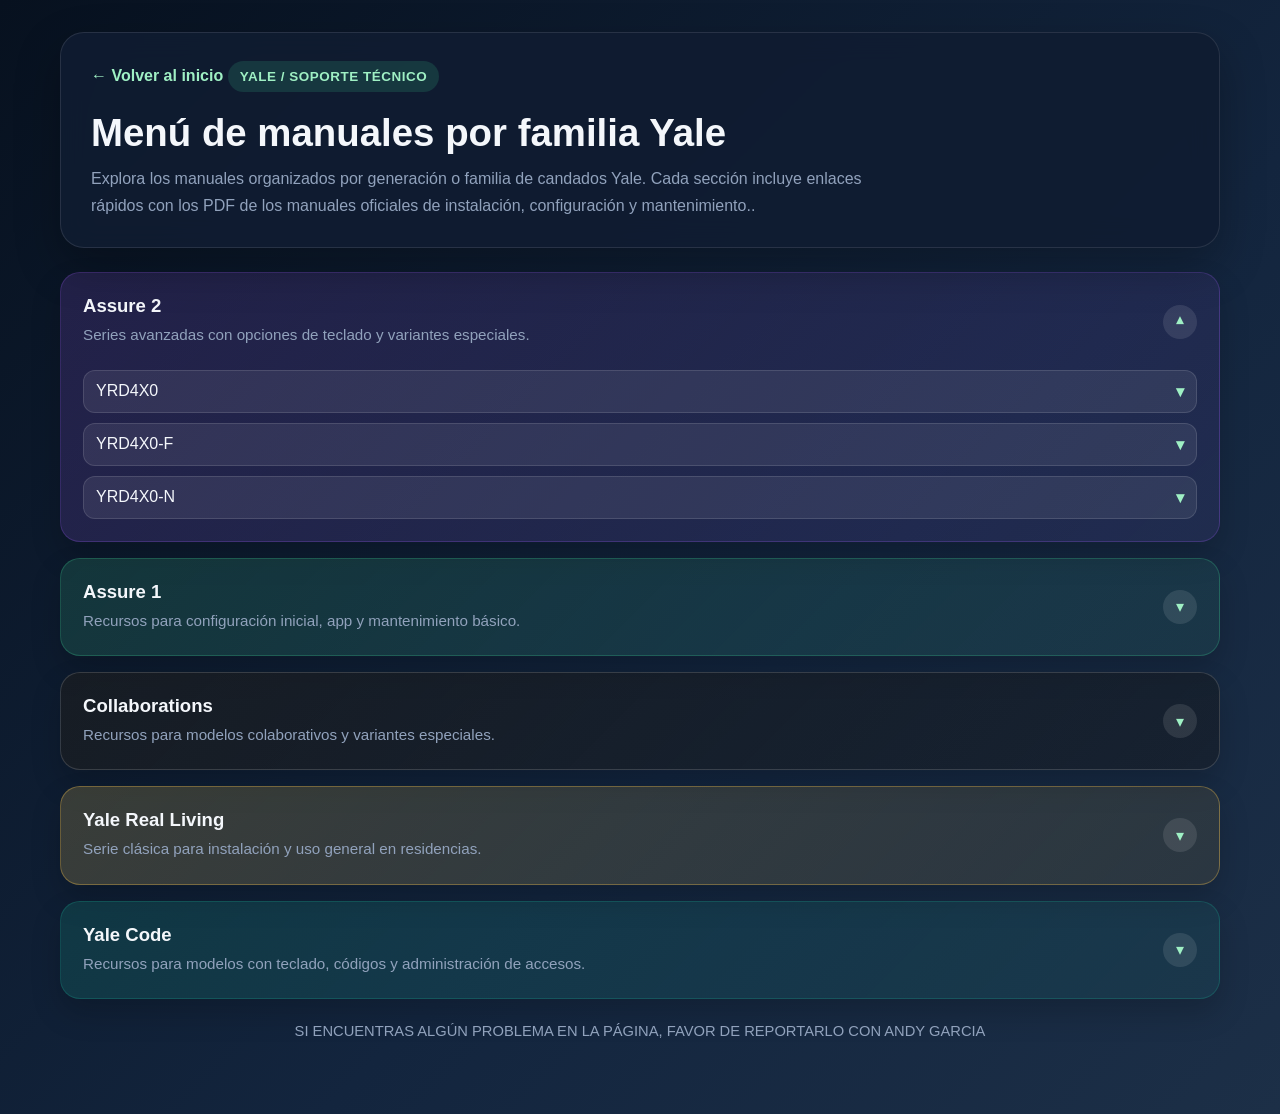
==== YLManuals.html @ f89d6d50 "barra de busqueda, nombres de assure 1 cortados, manuales en blanco, yale code agregado" ====
<!DOCTYPE html>
<html lang="es">
  <head>
    <meta charset="UTF-8" />
    <meta name="viewport" content="width=device-width, initial-scale=1.0" />
    <title>Manuales Yale - Soporte Técnico</title>
    <link rel="icon" href="./Images/icon.png" type="image/png">
    <style>
      :root {
        --bg: #07111f;
        --panel: #101c31;
        --panel-2: #14263f;
        --text: #f4f7fb;
        --muted: #91a2bc;
        --accent: #3ecf8e;
        --accent-2: #4f8cff;
        --border: rgba(255, 255, 255, 0.1);
      }
      * {
        box-sizing: border-box;
      }

      body {
        margin: 0;
        font-family: "Segoe UI", Roboto, Arial, sans-serif;
        color: var(--text);
        background: linear-gradient(135deg, var(--bg), #13253e 60%, #1c2f47);
        min-height: 100vh;
      }

      .page {
        max-width: 1200px;
        margin: 0 auto;
        padding: 32px 20px 60px;
      }

      .hero {
        background: rgba(16, 28, 49, 0.9);
        border: 1px solid var(--border);
        border-radius: 24px;
        padding: 28px 30px;
        box-shadow: 0 18px 45px rgba(0, 0, 0, 0.28);
        backdrop-filter: blur(14px);
      }

      .back-link {
        display: inline-flex;
        align-items: center;
        gap: 8px;
        color: #9ff0c4;
        text-decoration: none;
        font-weight: 600;
        margin-bottom: 14px;
      }

      .back-link:hover {
        color: #ffffff;
      }

      .eyebrow {
        display: inline-block;
        background: rgba(62, 207, 142, 0.16);
        color: #9ff0c4;
        padding: 8px 12px;
        border-radius: 999px;
        font-size: 0.84rem;
        font-weight: 700;
        letter-spacing: 0.04em;
        text-transform: uppercase;
      }

      h1 {
        font-size: clamp(1.8rem, 3vw, 2.6rem);
        margin: 12px 0 10px;
      }

      .hero p {
        color: var(--muted);
        line-height: 1.7;
        font-size: 1rem;
        margin: 0;
        max-width: 780px;
      }

      .grid {
        display: grid;
        grid-template-columns: repeat(2, minmax(0, 1fr));
        gap: 20px;
        margin-top: 24px;
      }

      .family-card {
        background: rgba(20, 38, 63, 0.95);
        border: 1px solid var(--border);
        border-radius: 20px;
        padding: 22px;
        box-shadow: 0 14px 30px rgba(0, 0, 0, 0.18);
      }

      .family-card.real-living {
        background: linear-gradient(135deg, rgba(255, 210, 90, 0.18), rgba(255, 182, 34, 0.08));
        border-color: rgba(255, 199, 76, 0.32);
      }

      .family-card.assure1 {
        background: linear-gradient(135deg, rgba(62, 207, 142, 0.16), rgba(62, 207, 142, 0.08));
        border-color: rgba(62, 207, 142, 0.25);
      }

      .family-card.zwave {
        background: linear-gradient(135deg, rgba(248, 228, 126, 0.2), rgba(248, 228, 126, 0.07));
        border-color: rgba(220, 185, 70, 0.25);
      }

      .family-card.google {
        background: linear-gradient(135deg, rgba(220, 86, 86, 0.16), rgba(220, 86, 86, 0.06));
        border-color: rgba(220, 86, 86, 0.22);
      }

      .family-card.assure2 {
        background: linear-gradient(135deg, rgba(164, 93, 255, 0.16), rgba(164, 93, 255, 0.07));
        border-color: rgba(164, 93, 255, 0.22);
      }

      .family-card.code {
        background: linear-gradient(135deg, rgba(26, 188, 156, 0.16), rgba(26, 188, 156, 0.07));
        border-color: rgba(26, 188, 156, 0.22);
      }

      .family-card.collaborations {
        background: linear-gradient(135deg, rgba(30, 30, 30, 0.6), rgba(20, 20, 20, 0.4));
        border-color: rgba(255, 255, 255, 0.15);
      }

      .family-card h2 {
        margin: 0 0 8px;
        font-size: 1.16rem;
      }

      .family-card p {
        margin: 0 0 14px;
        color: var(--muted);
        font-size: 0.95rem;
        line-height: 1.6;
      }

      .links {
        display: grid;
        gap: 10px;
      }

      .links a,
      .submenu-trigger {
        display: flex;
        align-items: center;
        justify-content: space-between;
        gap: 10px;
        text-decoration: none;
        color: var(--text);
        padding: 11px 12px;
        border-radius: 12px;
        background: rgba(255, 255, 255, 0.08);
        border: 1px solid rgba(255, 255, 255, 0.12);
        transition: transform 0.2s ease, background 0.2s ease;
        cursor: pointer;
        font: inherit;
      }

      .links a:hover,
      .submenu-trigger:hover {
        transform: translateY(-1px);
        background: rgba(62, 207, 142, 0.16);
      }

      .links a span:last-child,
      .submenu-trigger span:last-child {
        color: #9ff0c4;
        font-weight: 700;
      }

      .submenu {
        display: none;
        gap: 8px;
        margin-top: 8px;
        padding-left: 10px;
      }

      .submenu.open {
        display: grid;
      }

      .submenu .submenu-item {
        display: flex;
        align-items: center;
        justify-content: space-between;
        gap: 10px;
        padding: 10px 12px;
        border-radius: 10px;
        background: rgba(255, 255, 255, 0.05);
        border: 1px solid rgba(255, 255, 255, 0.1);
      }

      .submenu .submenu-item .model {
        font-weight: 700;
        color: #fff3bf;
      }

      .variant-grid {
        display: grid;
        gap: 8px;
        margin-top: 8px;
        padding-left: 16px;
      }

      .variant-card {
        display: flex;
        align-items: center;
        justify-content: space-between;
        gap: 12px;
        padding: 10px 12px;
        border-radius: 10px;
        background: rgba(0, 0, 0, 0.16);
        border: 1px dashed rgba(255, 199, 76, 0.3);
      }

      .variant-card .variant-info {
        display: flex;
        flex-direction: column;
        gap: 6px;
      }

      .variant-card .variant-info strong {
        color: #fff3bf;
      }

      .variant-card .variant-link {
        display: inline-flex;
        align-items: center;
        justify-content: center;
        padding: 7px 10px;
        border-radius: 8px;
        background: rgba(255, 199, 76, 0.16);
        color: #ffe8a3;
        text-decoration: none;
        font-size: 0.85rem;
        font-weight: 700;
        white-space: nowrap;
      }

      .placeholder-image {
        width: 70px;
        height: 46px;
        border-radius: 8px;
        border: 1px solid rgba(255, 199, 76, 0.25);
        background: linear-gradient(135deg, rgba(255, 210, 90, 0.25), rgba(255, 255, 255, 0.06));
        display: flex;
        align-items: center;
        justify-content: center;
        color: #ffe8a3;
        font-size: 0.72rem;
        font-weight: 700;
        text-align: center;
        padding: 4px;
        overflow: hidden;
        position: relative;
        cursor: zoom-in;
      }

      .placeholder-image img {
        width: 100%;
        height: 100%;
        object-fit: cover;
        display: block;
        transition: transform 0.2s ease;
      }

      .placeholder-image:hover img {
        transform: scale(1.04);
      }

      .placeholder-image::after {
        content: "Vista previa";
        position: absolute;
        inset: auto 6px 6px auto;
        background: rgba(7, 17, 31, 0.8);
        color: white;
        padding: 4px 8px;
        border-radius: 999px;
        font-size: 0.68rem;
        opacity: 0;
        pointer-events: none;
        transition: opacity 0.2s ease;
      }

      .placeholder-image:hover::after {
        opacity: 1;
      }

      .image-preview {
        position: fixed;
        top: 50%;
        left: 50%;
        transform: translate(-50%, -50%) scale(0.96);
        width: 250px;
        height: auto;
        border-radius: 14px;
        border: 2px solid rgba(255, 199, 76, 0.35);
        box-shadow: 0 16px 40px rgba(0, 0, 0, 0.35);
        opacity: 0;
        pointer-events: none;
        z-index: 1000;
        transition: opacity 0.2s ease, transform 0.2s ease;
        background: rgba(7, 17, 31, 0.95);
        padding: 6px;
      }

      .image-preview.show {
        opacity: 1;
        transform: translate(-50%, -50%) scale(1);
      }

      .image-preview img {
        width: 100%;
        height: auto;
        display: block;
        border-radius: 10px;
      }

      .gallery-modal {
        position: fixed;
        inset: 0;
        background: rgba(7, 17, 31, 0.86);
        backdrop-filter: blur(8px);
        display: none;
        align-items: center;
        justify-content: center;
        z-index: 1000;
        padding: 24px;
      }

      .gallery-modal.show {
        display: flex;
      }

      .gallery-modal .modal-content {
        position: relative;
        max-width: min(90vw, 420px);
        width: 100%;
        background: rgba(16, 28, 49, 0.96);
        border: 1px solid rgba(255, 199, 76, 0.35);
        border-radius: 18px;
        box-shadow: 0 18px 45px rgba(0, 0, 0, 0.35);
        padding: 24px;
      }

      .gallery-modal .close-btn {
        position: absolute;
        top: -15px;
        right: -15px;
        border: none;
        background: rgba(255, 255, 255, 0.12);
        color: white;
        width: 34px;
        height: 34px;
        border-radius: 999px;
        cursor: pointer;
        font-size: 1rem;
        box-shadow: 0 8px 20px rgba(0, 0, 0, 0.2);
      }

      .gallery-modal .nav-btn {
        position: absolute;
        top: 50%;
        transform: translateY(-50%);
        width: 38px;
        height: 38px;
        border: none;
        background: rgba(255, 255, 255, 0.12);
        color: white;
        border-radius: 999px;
        cursor: pointer;
        font-size: 1.1rem;
        z-index: 1;
        box-shadow: 0 8px 20px rgba(0, 0, 0, 0.2);
      }

      .gallery-modal .prev-btn {
        left: -15px;
      }

      .gallery-modal .next-btn {
        right: -15px;
      }

      .gallery-modal .carousel-inner {
        display: flex;
        flex-direction: column;
        align-items: center;
        gap: 12px;
        width: 100%;
      }

      .gallery-modal .carousel-caption {
        color: #f4f7fb;
        font-weight: 700;
        text-transform: uppercase;
        letter-spacing: 0.08em;
        text-align: center;
        padding: 8px 14px;
        border-radius: 999px;
        background: rgba(255, 255, 255, 0.06);
        width: fit-content;
      }

      .gallery-modal img {
        width: 100%;
        height: auto;
        display: block;
        border-radius: 12px;
      }

      .menu-stack {
        display: grid;
        gap: 16px;
        margin-top: 24px;
      }

      .family-card {
        padding: 0;
        overflow: hidden;
      }

      .family-trigger {
        width: 100%;
        display: flex;
        align-items: center;
        justify-content: space-between;
        gap: 14px;
        padding: 22px;
        border: 0;
        background: transparent;
        color: inherit;
        text-align: left;
        cursor: pointer;
      }

      .family-trigger:hover {
        background: rgba(255, 255, 255, 0.06);
      }

      .family-copy {
        display: flex;
        flex-direction: column;
        gap: 6px;
      }

      .family-copy h2 {
        margin: 0;
      }

      .family-copy p {
        margin: 0;
      }

      .family-trigger .caret {
        display: inline-flex;
        align-items: center;
        justify-content: center;
        width: 34px;
        height: 34px;
        border-radius: 999px;
        background: rgba(255, 255, 255, 0.1);
        color: #9ff0c4;
        font-size: 1rem;
        transition: transform 0.2s ease;
        flex-shrink: 0;
      }

      .family-trigger[aria-expanded="true"] .caret {
        transform: rotate(180deg);
      }

      .family-panel {
        display: none;
        padding: 0 22px 22px;
      }

      .family-panel.open {
        display: block;
      }

      .note {
        margin-top: 24px;
        color: var(--muted);
        font-size: 0.92rem;
        text-align: center;
      }

      @media (max-width: 780px) {
        .hero {
          padding: 22px;
        }
      }
    </style>
  </head>
  <body>
    <div class="page">
      <header class="hero">
        <a class="back-link" href="index.html">← Volver al inicio</a>
        <span class="eyebrow">Yale / Soporte técnico</span>
        <h1>Menú de manuales por familia Yale</h1>
        <p>
          Explora los manuales organizados por generación o familia de candados Yale.
          Cada sección incluye enlaces rápidos con los PDF de los manuales oficiales de instalación, configuración y mantenimiento..
        </p>
      </header>

      <main class="menu-stack">
        <section class="family-card assure2" aria-labelledby="assure2-title">
          <button class="family-trigger" type="button" data-target="assure2-panel" aria-expanded="false">
            <div class="family-copy">
              <h2 id="assure2-title">Assure 2</h2>
              <p>Series avanzadas con opciones de teclado y variantes especiales.</p>
            </div>
            <span class="caret">▾</span>
          </button>
          <div class="family-panel" id="assure2-panel">
            <div class="links">
              <button class="submenu-trigger" type="button" data-target="yrd4x0-submenu" aria-expanded="false">
                <span>YRD4X0</span><span>▾</span>
              </button>
              <div class="submenu" id="yrd4x0-submenu">
                <div class="variant-grid">
                  <div class="variant-card">
                    <div class="variant-info">
                      <strong>YRD410</strong>
                      <span>Versión estándar</span>
                    </div>
                    <div class="placeholder-image">
                      <img src="Images/Locks/Assure 2/YRD410.png" alt="YRD410">
                    </div>
                    <a class="variant-link" href="Manuales/Assure 2/YRD/YRD410-420.pdf" target="_blank" rel="noopener noreferrer">Ver manual</a>
                  </div>
                  <div class="variant-card">
                    <div class="variant-info">
                      <strong>YRD420</strong>
                      <span>Versión intermedia</span>
                    </div>
                    <div class="placeholder-image">
                      <img src="Images/Locks/Assure 2/YRD420.png" alt="YRD420">
                    </div>
                    <a class="variant-link" href="Manuales/Assure 2/YRD/YRD410-420.pdf" target="_blank" rel="noopener noreferrer">Ver manual</a>
                  </div>
                  <div class="variant-card">
                    <div class="variant-info">
                      <strong>YRD430</strong>
                      <span>Versión avanzada</span>
                    </div>
                    <div class="placeholder-image">
                      <img src="Images/Locks/Assure 2/YRD430.png" alt="YRD430">
                    </div>
                    <a class="variant-link" href="Manuales/Assure 2/YRD/YRD430-450.pdf" target="_blank" rel="noopener noreferrer">Ver manual</a>
                  </div>
                  <div class="variant-card">
                    <div class="variant-info">
                      <strong>YRD450</strong>
                      <span>Versión premium</span>
                    </div>
                    <div class="placeholder-image">
                      <img src="Images/Locks/Assure 2/YRD450.png" alt="YRD450">
                    </div>
                    <a class="variant-link" href="Manuales/Assure 2/YRD/YRD430-450.pdf" target="_blank" rel="noopener noreferrer">Ver manual</a>
                  </div>
                </div>
              </div>

              <button class="submenu-trigger" type="button" data-target="yrd4x0f-submenu" aria-expanded="false">
                <span>YRD4X0-F</span><span>▾</span>
              </button>
              <div class="submenu" id="yrd4x0f-submenu">
                <div class="variant-grid">
                  <div class="variant-card">
                    <div class="variant-info">
                      <strong>YRD410-F</strong>
                      <span>Versión con acabado F</span>
                    </div>
                    <div class="placeholder-image">
                      <img src="Images/Locks/Assure 2/YRD410-F.png" alt="YRD410-F">
                    </div>
                    <a class="variant-link" href="Manuales/Assure 2/YRD-F/YRD410-F.pdf" target="_blank" rel="noopener noreferrer">Ver manual</a>
                  </div>
                  <div class="variant-card">
                    <div class="variant-info">
                      <strong>YRD420-F</strong>
                      <span>Versión con acabado F</span>
                    </div>
                    <div class="placeholder-image">
                      <img src="Images/Locks/Assure 2/YRD420-F.png" alt="YRD420-F">
                    </div>
                    <a class="variant-link" href="Manuales/Assure 2/YRD-F/YRD420-F.pdf" target="_blank" rel="noopener noreferrer">Ver manual</a>
                  </div>
                  <div class="variant-card">
                    <div class="variant-info">
                      <strong>YRD430-F</strong>
                      <span>Versión con acabado F</span>
                    </div>
                    <div class="placeholder-image">
                      <img src="Images/Locks/Assure 2/YRD430-F.png" alt="YRD430-F">
                    </div>
                    <a class="variant-link" href="Manuales/Assure 2/YRD-F/YRD430-F.pdf" target="_blank" rel="noopener noreferrer">Ver manual</a>
                  </div>
                  <div class="variant-card">
                    <div class="variant-info">
                      <strong>YRD450-F</strong>
                      <span>Versión con acabado F</span>
                    </div>
                    <div class="placeholder-image">
                      <img src="Images/Locks/Assure 2/YRD450-F.png" alt="YRD450-F">
                    </div>
                    <a class="variant-link" href="Manuales/Assure 2/YRD-F/YRD450-F.pdf" target="_blank" rel="noopener noreferrer">Ver manual</a>
                  </div>
                </div>
              </div>

              <button class="submenu-trigger" type="button" data-target="yrd4x0n-submenu" aria-expanded="false">
                <span>YRD4X0-N</span><span>▾</span>
              </button>
              <div class="submenu" id="yrd4x0n-submenu">
                <div class="variant-grid">
                  <div class="variant-card">
                    <div class="variant-info">
                      <strong>YRD450-N</strong>
                      <span>Versión N</span>
                    </div>
                    <div class="placeholder-image">
                      <img src="Images/Locks/Assure 2/YRD450-N.png" alt="YRD450-N">
                    </div>
                    <a class="variant-link" href="Manuales/Assure 2/YRD-N/YRD450-N.pdf" target="_blank" rel="noopener noreferrer">Ver manual</a>
                  </div>
                </div>
              </div>
            </div>
          </div>
        </section>

        <section class="family-card assure1" aria-labelledby="assure1-title">
          <button class="family-trigger" type="button" data-target="assure1-panel" aria-expanded="false">
            <div class="family-copy">
              <h2 id="assure1-title">Assure 1</h2>
              <p>Recursos para configuración inicial, app y mantenimiento básico.</p>
            </div>
            <span class="caret">▾</span>
          </button>
          <div class="family-panel" id="assure1-panel">
            <div class="links">
              <button class="submenu-trigger" type="button" data-target="yrd2x6-submenu" aria-expanded="false">
                <span>YRD2X6</span><span>▾</span>
              </button>
              <div class="submenu" id="yrd2x6-submenu">
                <div class="variant-grid">
                  <div class="variant-card">
                    <div class="variant-info">
                      <strong>YRD216</strong>
                      <span>Versión 216</span>
                    </div>
                    <div class="placeholder-image">
                      <img src="Images/Locks/Assure 1/YRD216.png" alt="YRD216">
                    </div>
                    <a class="variant-link" href="Manuales/Assure 1/YRD/YRD216.pdf" target="_blank" rel="noopener noreferrer">Ver manual</a>
                  </div>
                  <div class="variant-card">
                    <div class="variant-info">
                      <strong>YRD226</strong>
                      <span>Versión 226</span>
                    </div>
                    <div class="placeholder-image">
                      <img src="Images/Locks/Assure 1/YRD226.png" alt="YRD226">
                    </div>
                    <a class="variant-link" href="Manuales/Assure 1/YRD/YRD226-620.pdf" target="_blank" rel="noopener noreferrer">Ver manual</a>
                  </div>
                  <div class="variant-card">
                    <div class="variant-info">
                      <strong>YRD246</strong>
                      <span>Versión 246</span>
                    </div>
                    <div class="placeholder-image">
                      <img src="Images/Locks/Assure 1/YRD246.png" alt="YRD246">
                    </div>
                    <a class="variant-link" href="Manuales/Assure 1/YRD/YRD246-256.pdf" target="_blank" rel="noopener noreferrer">Ver manual</a>
                  </div>
                  <div class="variant-card">
                    <div class="variant-info">
                      <strong>YRDD256</strong>
                      <span>Versión 256</span>
                    </div>
                    <div class="placeholder-image">
                      <img src="Images/Locks/Assure 1/YRD256.png" alt="YRD256">
                    </div>
                    <a class="variant-link" href="Manuales/Assure 1/YRD/YRD246-256.pdf" target="_blank" rel="noopener noreferrer">Ver manual</a>
                  </div>
                </div>
              </div>

              <button class="submenu-trigger" type="button" data-target="yrl2x6-submenu" aria-expanded="false">
                <span>YRL2X6</span><span>▾</span>
              </button>
              <div class="submenu" id="yrl2x6-submenu">
                <div class="variant-grid">
                  <div class="variant-card">
                    <div class="variant-info">
                      <strong>YRL216</strong>
                      <span>Versión 216</span>
                    </div>
                    <div class="placeholder-image">
                      <img src="Images/Locks/Assure 1/YRL216.png" alt="YRL216">
                    </div>
                    <a class="variant-link" href="Manuales/Assure 1/YRL/YRL216-236.pdf" target="_blank" rel="noopener noreferrer">Ver manual</a>
                  </div>
                  <div class="variant-card">
                    <div class="variant-info">
                      <strong>YRL226</strong>
                      <span>Versión 226</span>
                    </div>
                    <div class="placeholder-image">
                      <img src="Images/Locks/Assure 1/YRL226.png" alt="YRL226">
                    </div>
                    <a class="variant-link" href="Manuales/Assure 1/YRL/YRL226-256.pdf" target="_blank" rel="noopener noreferrer">Ver manual</a>
                  </div>
                  <div class="variant-card">
                    <div class="variant-info">
                      <strong>YRL246</strong>
                      <span>Versión 246</span>
                    </div>
                    <div class="placeholder-image">
                      <img src="Images/Locks/Assure 1/YRL246.png" alt="YRL246">
                    </div>
                    <a class="variant-link" href="Manuales/Assure 1/YRL/YRL226-256.pdf" target="_blank" rel="noopener noreferrer">Ver manual</a>
                  </div>
                  <div class="variant-card">
                    <div class="variant-info">
                      <strong>YRL256</strong>
                      <span>Versión 256</span>
                    </div>
                    <div class="placeholder-image">
                      <img src="Images/Locks/Assure 1/YRL256.png" alt="YRL256">
                    </div>
                    <a class="variant-link" href="Manuales/Assure 1/YRL/YRL226-256.pdf" target="_blank" rel="noopener noreferrer">Ver manual</a>
                  </div>
                </div>
              </div>

              <button class="submenu-trigger" type="button" data-target="yrc2x6-submenu" aria-expanded="false">
                <span>YRC2X6</span><span>▾</span>
              </button>
              <div class="submenu" id="yrc2x6-submenu">
                <div class="variant-grid">
                  <div class="variant-card">
                    <div class="variant-info">
                      <strong>YRC216</strong>
                      <span>Versión 216</span>
                    </div>
                    <div class="placeholder-image">
                      <img src="Images/Locks/Assure 1/YRC216.png" alt="YRC216">
                    </div>
                    <a class="variant-link" href="Manuales/Assure 1/YRC/YRC216.pdf" target="_blank" rel="noopener noreferrer">Ver manual</a>
                  </div>
                  <div class="variant-card">
                    <div class="variant-info">
                      <strong>YRC226</strong>
                      <span>Versión 226</span>
                    </div>
                    <div class="placeholder-image">
                      <img src="Images/Locks/Assure 1/YRC226.png" alt="YRC226">
                    </div>
                    <a class="variant-link" href="Manuales/Assure 1/YRC/YRC226-620.pdf" target="_blank" rel="noopener noreferrer">Ver manual</a>
                  </div>
                  <div class="variant-card">
                    <div class="variant-info">
                      <strong>YRC246</strong>
                      <span>Versión 246</span>
                    </div>
                    <div class="placeholder-image">
                      <img src="Images/Locks/Assure 1/YRC246.png" alt="YRC246">
                    </div>
                    <a class="variant-link" href="Manuales/Assure 1/YRC/YRC256-652.pdf" target="_blank" rel="noopener noreferrer">Ver manual</a>
                  </div>
                  <div class="variant-card">
                    <div class="variant-info">
                      <strong>YRC256</strong>
                      <span>Versión 256</span>
                    </div>
                    <div class="placeholder-image">
                      <img src="Images/Locks/Assure 1/YRC256.png" alt="YRC256">
                    </div>
                    <a class="variant-link" href="Manuales/Assure 1/YRC/YRC256-652.pdf" target="_blank" rel="noopener noreferrer">Ver manual</a>
                  </div>
                </div>
              </div>

              <button class="submenu-trigger" type="button" data-target="builtin-zwave-submenu" aria-expanded="false">
                <span>Built-In Z-Wave</span><span>▾</span>
              </button>
              <div class="submenu" id="builtin-zwave-submenu">
                <button class="submenu-trigger" type="button" data-target="yrd1x0-submenu" aria-expanded="false" style="margin-bottom: 8px;">
                  <span>YRD1X0</span><span>▾</span>
                </button>
                <div class="submenu" id="yrd1x0-submenu">
                  <div class="variant-grid">
                    <div class="variant-card">
                      <div class="variant-info">
                        <strong>YRD110</strong>
                        <span>Próximamente</span>
                      </div>
                    </div>
                    <div class="variant-card">
                      <div class="variant-info">
                        <strong>YRD120</strong>
                        <span>Próximamente</span>
                      </div>
                    </div>
                  </div>
                </div>

                <button class="submenu-trigger" type="button" data-target="yrd1x6-submenu" aria-expanded="false" style="margin-top: 8px;">
                  <span>YRD1X6</span><span>▾</span>
                </button>
                <div class="submenu" id="yrd1x6-submenu">
                  <div class="variant-grid">
                    <div class="variant-card">
                      <div class="variant-info">
                        <strong>YRD136</strong>
                        <span>Próximamente</span>
                      </div>
                    </div>
                    <div class="variant-card">
                      <div class="variant-info">
                        <strong>YRD156</strong>
                        <span>Próximamente</span>
                      </div>
                    </div>
                  </div>
                </div>
              </div>

            </div>
          </div>
        </section>

        <section class="family-card collaborations" aria-labelledby="collaborations-title">
          <button class="family-trigger" type="button" data-target="collaborations-panel" aria-expanded="false">
            <div class="family-copy">
              <h2 id="collaborations-title">Collaborations</h2>
              <p>Recursos para modelos colaborativos y variantes especiales.</p>
            </div>
            <span class="caret">▾</span>
          </button>
          <div class="family-panel" id="collaborations-panel">
            <div class="links">
              <button class="submenu-trigger" type="button" data-target="yrm2x7-submenu" aria-expanded="false">
                <span>YRM2X7</span><span>▾</span>
              </button>
              <div class="submenu" id="yrm2x7-submenu">
                <div class="variant-grid">
                  <div class="variant-card">
                    <div class="variant-info">
                      <strong>YRM2X7 276</strong>
                      <span>Versión 276</span>
                    </div>
                    <div class="placeholder-image">
                      <img src="Images/Locks/Assure 1/YRM276.png" alt="YRM276">
                    </div>
                    <a class="variant-link" href="Manuales/Assure 1/YRM/YRM276.pdf" target="_blank" rel="noopener noreferrer">Ver manual</a>
                  </div>
                </div>
              </div>

              <button class="submenu-trigger" type="button" data-target="yrd5x0-submenu" aria-expanded="false">
                <span>YRD5X0</span><span>▾</span>
              </button>
              <div class="submenu" id="yrd5x0-submenu">
                <div class="variant-grid">
                  <div class="variant-card">
                    <div class="variant-info">
                      <strong>YRD510</strong>
                      <span>Versión 510</span>
                    </div>
                    <div class="placeholder-image">
                      <img src="Images/Locks/Collabs/YRD510.png" alt="YRD510">
                    </div>
                    <a class="variant-link" href="Manuales/Collabs/YRD/YRD510.pdf" target="_blank" rel="noopener noreferrer">Ver manual</a>
                  </div>
                  <div class="variant-card">
                    <div class="variant-info">
                      <strong>YRD540</strong>
                      <span>Versión 540</span>
                    </div>
                    <div class="placeholder-image">
                      <img src="Images/Locks/Collabs/YRD540.png" alt="YRD540">
                    </div>
                    <a class="variant-link" href="Manuales/Collabs/YRD/YRD540.pdf" target="_blank" rel="noopener noreferrer">Ver manual</a>
                  </div>
                </div>
              </div>

              <button class="submenu-trigger" type="button" data-target="emtek-submenu" aria-expanded="false">
                <span>EMTEK</span><span>▾</span>
              </button>
              <div class="submenu" id="emtek-submenu">
                <button class="submenu-trigger" type="button" data-target="emp-gen1-submenu" aria-expanded="false" style="margin-bottom: 8px;">
                  <span>EMPowered Gen 1</span><span>▾</span>
                </button>
                <div class="submenu" id="emp-gen1-submenu">
                  <div class="variant-grid">
                    <div class="variant-card">
                      <div class="variant-info">
                        <strong>EMP-1-1</strong>
                        <span>Interior Escutcheon</span>
                      </div>
                      <div class="placeholder-image">
                        <img src="Images/Locks/Collabs/EMP-1-1.png" alt="EMP-1-1">
                      </div>
                      <a class="variant-link" href="Manuales/Collabs/EMTEK/Gen 1/EMP-1-1.pdf" target="_blank" rel="noopener noreferrer">Ver manual</a>
                    </div>
                    <div class="variant-card">
                      <div class="variant-info">
                        <strong>EMP-1-2</strong>
                        <span>Lock</span>
                      </div>
                      <div class="placeholder-image">
                        <img src="Images/Locks/Collabs/EMP-1-2.png" alt="EMP-1-2">
                      </div>
                      <a class="variant-link" href="Manuales/Collabs/EMTEK/Gen 1/EMP-1-2.pdf" target="_blank" rel="noopener noreferrer">Ver manual</a>
                    </div>
                  </div>
                </div>

                <button class="submenu-trigger" type="button" data-target="emp-gen2-submenu" aria-expanded="false" style="margin-top: 8px;">
                  <span>EMPowered Gen 2</span><span>▾</span>
                </button>
                <div class="submenu" id="emp-gen2-submenu">
                  <div class="variant-grid">
                    <div class="variant-card">
                      <div class="variant-info">
                        <strong>EMP-2-2</strong>
                        <span>F Key-Free</span>
                      </div>
                      <div class="placeholder-image">
                        <img src="Images/Locks/Collabs/EMP-2-2.png" alt="EMP-2-2">
                      </div>
                      <a class="variant-link" href="Manuales/Collabs/EMTEK/Gen 2/EMP-2-2.pdf" target="_blank" rel="noopener noreferrer">Ver manual</a>
                    </div>
                    <div class="variant-card">
                      <div class="variant-info">
                        <strong>EMP-2-1</strong>
                        <span>F Keyed</span>
                      </div>
                      <div class="placeholder-image">
                        <img src="Images/Locks/Collabs/EMP-2-1.png" alt="EMP-2-1">
                      </div>
                      <a class="variant-link" href="Manuales/Collabs/EMTEK/Gen 2/EMP-2-1.pdf" target="_blank" rel="noopener noreferrer">Ver manual</a>
                    </div>
                    <div class="variant-card">
                      <div class="variant-info">
                        <strong>EMP-2-3</strong>
                        <span>Interior Escutcheon</span>
                      </div>
                      <div class="placeholder-image">
                        <img src="Images/Locks/Collabs/EMP-2-3.png" alt="EMP-2-3">
                      </div>
                      <a class="variant-link" href="Manuales/Collabs/EMTEK/Gen 2/EMP-2-3.pdf" target="_blank" rel="noopener noreferrer">Ver manual</a>
                    </div>
                  </div>
                </div>
              </div>
            </div>
          </div>
        </section>

        <section class="family-card real-living" aria-labelledby="real-living-title">
          <button class="family-trigger" type="button" data-target="real-living-panel" aria-expanded="false">
            <div class="family-copy">
              <h2 id="real-living-title">Yale Real Living</h2>
              <p>Serie clásica para instalación y uso general en residencias.</p>
            </div>
            <span class="caret">▾</span>
          </button>
          <div class="family-panel" id="real-living-panel">
            <div class="links">
              <button class="submenu-trigger" type="button" data-target="yrd2x0-submenu" aria-expanded="false">
                <span>YRD2X0</span><span>▾</span>
              </button>
              <div class="submenu" id="yrd2x0-submenu">
                <div class="variant-grid">
                  <div class="variant-card">
                    <div class="variant-info">
                      <strong>YRD210</strong>
                      <span>Key + Buttons</span>
                    </div>
                    <div class="placeholder-image">
                      <img src="Images/Locks/Real Living/YRD210.png" alt="YRD210">
                    </div>
                    <a class="variant-link" href="Manuales/Real Living/YRD/YRD210.pdf" target="_blank" rel="noopener noreferrer">Ver manual</a>
                  </div>
                  <div class="variant-card">
                    <div class="variant-info">
                      <strong>YRD220</strong>
                      <span>Key + Touchscreen</span>
                    </div>
                    <div class="placeholder-image">
                      <img src="Images/Locks/Real Living/YRD220.png" alt="YRD220">
                    </div>
                    <a class="variant-link" href="Manuales/Real Living/YRD/YRD220.pdf" target="_blank" rel="noopener noreferrer">Ver manual</a>
                  </div>
                  <div class="variant-card">
                    <div class="variant-info">
                      <strong>YRD240</strong>
                      <span>Keyless + Touchscreen</span>
                    </div>
                    <div class="placeholder-image">
                      <img src="Images/Locks/Real Living/YRD240.png" alt="YRD240">
                    </div>
                    <a class="variant-link" href="Manuales/Real Living/YRD/YRD240.pdf" target="_blank" rel="noopener noreferrer">Ver manual</a>
                  </div>
                </div>
              </div>
              <button class="submenu-trigger" type="button" data-target="yrl2x0-submenu" aria-expanded="false">
                <span>YRL2X0</span><span>▾</span>
              </button>
              <div class="submenu" id="yrl2x0-submenu">
                <div class="variant-grid">
                  <div class="variant-card">
                    <div class="variant-info">
                      <strong>YRL210</strong>
                      <span>Key + Buttons</span>
                    </div>
                    <div class="placeholder-image">
                      <img src="Images/Locks/Real Living/YRL210.png" alt="YRL210">
                    </div>
                    <a class="variant-link" href="Manuales/Real Living/YRL/YRL210.pdf" target="_blank" rel="noopener noreferrer">Ver manual</a>
                  </div>
                  <div class="variant-card">
                    <div class="variant-info">
                      <strong>YRL220</strong>
                      <span>Key + Touchscreen</span>
                    </div>
                    <div class="placeholder-image">
                      <img src="Images/Locks/Real Living/YRL220.png" alt="YRL220">
                    </div>
                    <a class="variant-link" href="Manuales/Real Living/YRL/YRL220.pdf" target="_blank" rel="noopener noreferrer">Ver manual</a>
                  </div>
                </div>
              </div>
            </div>
          </div>
        </section>

        <section class="family-card code" aria-labelledby="code-title">
          <button class="family-trigger" type="button" data-target="code-panel" aria-expanded="false">
            <div class="family-copy">
              <h2 id="code-title">Yale Code</h2>
              <p>Recursos para modelos con teclado, códigos y administración de accesos.</p>
            </div>
            <span class="caret">▾</span>
          </button>
          <div class="family-panel" id="code-panel">
            <div class="variant-grid">
              <div class="variant-card">
                <div class="variant-info">
                  <strong>YED210</strong>
                  <span>Yale Code</span>
                </div>
                <div class="placeholder-image">
                  <img src="Images/Locks/Yale Code/YED210.png" alt="YED210">
                </div>
                <a class="variant-link" href="Manuales/Yale Code/YED210.pdf" target="_blank" rel="noopener noreferrer">Ver manual</a>
              </div>
            </div>
          </div>
        </section>
      </main>

      <p class="note">SI ENCUENTRAS ALGÚN PROBLEMA EN LA PÁGINA, FAVOR DE REPORTARLO CON ANDY GARCIA</p>
    </div>

    <div class="image-preview" id="imagePreview" aria-hidden="true">
      <img id="imagePreviewImg" src="" alt="Vista previa ampliada">
    </div>

    <div class="gallery-modal" id="galleryModal" aria-hidden="true">
      <div class="modal-content">
        <button class="close-btn" id="closeGalleryBtn" type="button" aria-label="Cerrar galería">×</button>
        <button class="nav-btn prev-btn" id="prevGalleryBtn" type="button" aria-label="Imagen anterior">←</button>
        <div class="carousel-inner">
          <img id="galleryModalImg" src="" alt="Imagen ampliada">
          <div class="carousel-caption" id="galleryModalTitle"></div>
        </div>
        <button class="nav-btn next-btn" id="nextGalleryBtn" type="button" aria-label="Siguiente imagen">→</button>
      </div>
    </div>

    <script>
      document.querySelectorAll('.family-trigger').forEach((button) => {
        button.addEventListener('click', () => {
          const targetId = button.getAttribute('data-target');
          const panel = document.getElementById(targetId);

          if (!panel) return;

          const isOpen = panel.classList.contains('open');

          document.querySelectorAll('.family-panel.open').forEach((openPanel) => {
            if (openPanel !== panel) {
              openPanel.classList.remove('open');
              const siblingTrigger = document.querySelector(`[data-target="${openPanel.id}"]`);
              if (siblingTrigger) {
                siblingTrigger.setAttribute('aria-expanded', 'false');
              }
            }
          });

          panel.classList.toggle('open', !isOpen);
          button.setAttribute('aria-expanded', String(!isOpen));
        });
      });

      document.querySelectorAll('.submenu-trigger').forEach((button) => {
        button.addEventListener('click', () => {
          const targetId = button.getAttribute('data-target');
          const submenu = document.getElementById(targetId);

          if (!submenu) return;

          const isOpen = submenu.classList.contains('open');

          const parent = submenu.parentElement;
          if (parent) {
            parent.querySelectorAll('.submenu.open').forEach((openSubmenu) => {
              if (openSubmenu !== submenu) {
                openSubmenu.classList.remove('open');
                const siblingTrigger = document.querySelector(`[data-target="${openSubmenu.id}"]`);
                if (siblingTrigger) {
                  siblingTrigger.setAttribute('aria-expanded', 'false');
                }
              }
            }); 
          }

          submenu.classList.toggle('open', !isOpen);
          button.setAttribute('aria-expanded', String(!isOpen));
        });
      });

      const firstPanel = document.querySelector('.family-panel');
      if (firstPanel) {
        firstPanel.classList.add('open');
        const firstTrigger = document.querySelector(`[data-target="${firstPanel.id}"]`);
        if (firstTrigger) {
          firstTrigger.setAttribute('aria-expanded', 'true');
        }
      }

      const openHashLock = () => {
        const lockId = decodeURIComponent(window.location.hash.slice(1));
        if (!lockId.startsWith('lock-')) return;

        const modelCard = document.querySelector(`[id="${CSS.escape(lockId)}"]`);
        if (!modelCard) return;

        modelCard.closest('.family-panel')?.classList.add('open');
        let submenu = modelCard.closest('.submenu');
        while (submenu) {
          submenu.classList.add('open');
          const trigger = document.querySelector(`[data-target="${submenu.id}"]`);
          if (trigger) trigger.setAttribute('aria-expanded', 'true');
          submenu = submenu.parentElement?.closest('.submenu');
        }

        const familyPanel = modelCard.closest('.family-panel');
        if (familyPanel) {
          const familyTrigger = document.querySelector(`[data-target="${familyPanel.id}"]`);
          if (familyTrigger) familyTrigger.setAttribute('aria-expanded', 'true');
        }

        modelCard.scrollIntoView({ behavior: 'smooth', block: 'center' });
      };

      document.querySelectorAll('.variant-card').forEach((card) => {
        const model = card.querySelector('.variant-info strong')?.textContent.trim();
        if (model) card.id = `lock-${model}`;
      });
      openHashLock();
      window.addEventListener('hashchange', openHashLock);

      const galleryModal = document.getElementById('galleryModal');
      const galleryModalImg = document.getElementById('galleryModalImg');
      const galleryModalTitle = document.getElementById('galleryModalTitle');
      const closeGalleryBtn = document.getElementById('closeGalleryBtn');
      const prevGalleryBtn = document.getElementById('prevGalleryBtn');
      const nextGalleryBtn = document.getElementById('nextGalleryBtn');
      const preview = document.getElementById('imagePreview');
      const previewImg = document.getElementById('imagePreviewImg');

      const galleryCards = Array.from(
        document.querySelectorAll('.family-card.assure1 .placeholder-image, .family-card.assure2 .placeholder-image, .family-card.collaborations .placeholder-image, .family-card.real-living .placeholder-image, .family-card.code .placeholder-image')
      );
      const galleryItems = galleryCards.map((thumb) => {
        const img = thumb.querySelector('img');
        return {
          src: img ? img.src : '',
          title: img ? img.alt || '' : ''
        };
      });

      let currentGalleryIndex = 0;

      const updateGalleryModal = (index) => {
        const item = galleryItems[index];
        if (!item || !galleryModalImg || !galleryModalTitle) return;
        galleryModalImg.src = item.src;
        galleryModalImg.alt = item.title;
        galleryModalTitle.textContent = item.title;
        currentGalleryIndex = index;
      };

      const openGallery = (index) => {
        if (!galleryModal || !galleryItems.length) return;
        const normalizedIndex = (index + galleryItems.length) % galleryItems.length;
        updateGalleryModal(normalizedIndex);
        galleryModal.classList.add('show');
        galleryModal.setAttribute('aria-hidden', 'false');
      };

      const changeGalleryItem = (direction) => {
        if (!galleryModal || !galleryItems.length) return;
        const nextIndex = (currentGalleryIndex + direction + galleryItems.length) % galleryItems.length;
        updateGalleryModal(nextIndex);
      };

      galleryCards.forEach((thumb, index) => {
        const img = thumb.querySelector('img');
        if (!img) return;

        thumb.addEventListener('mouseenter', () => {
          previewImg.src = img.src;
          previewImg.alt = img.alt;
          preview.classList.add('show');
          preview.setAttribute('aria-hidden', 'false');
        });

        thumb.addEventListener('mousemove', (event) => {
          preview.style.left = `${event.clientX}px`;
          preview.style.top = `${event.clientY}px`;
        });

        thumb.addEventListener('mouseleave', () => {
          preview.classList.remove('show');
          preview.setAttribute('aria-hidden', 'true');
        });

        thumb.addEventListener('click', () => {
          openGallery(index);
        });
      });

      const closeGallery = () => {
        if (!galleryModal) return;
        galleryModal.classList.remove('show');
        galleryModal.setAttribute('aria-hidden', 'true');
      };

      if (prevGalleryBtn) {
        prevGalleryBtn.addEventListener('click', (event) => {
          event.stopPropagation();
          changeGalleryItem(-1);
        });
      }

      if (nextGalleryBtn) {
        nextGalleryBtn.addEventListener('click', (event) => {
          event.stopPropagation();
          changeGalleryItem(1);
        });
      }

      if (closeGalleryBtn) {
        closeGalleryBtn.addEventListener('click', closeGallery);
      }

      if (galleryModal) {
        galleryModal.addEventListener('click', (event) => {
          if (event.target === galleryModal) {
            closeGallery();
          }
        });
      }
    </script>
  </body>
</html>
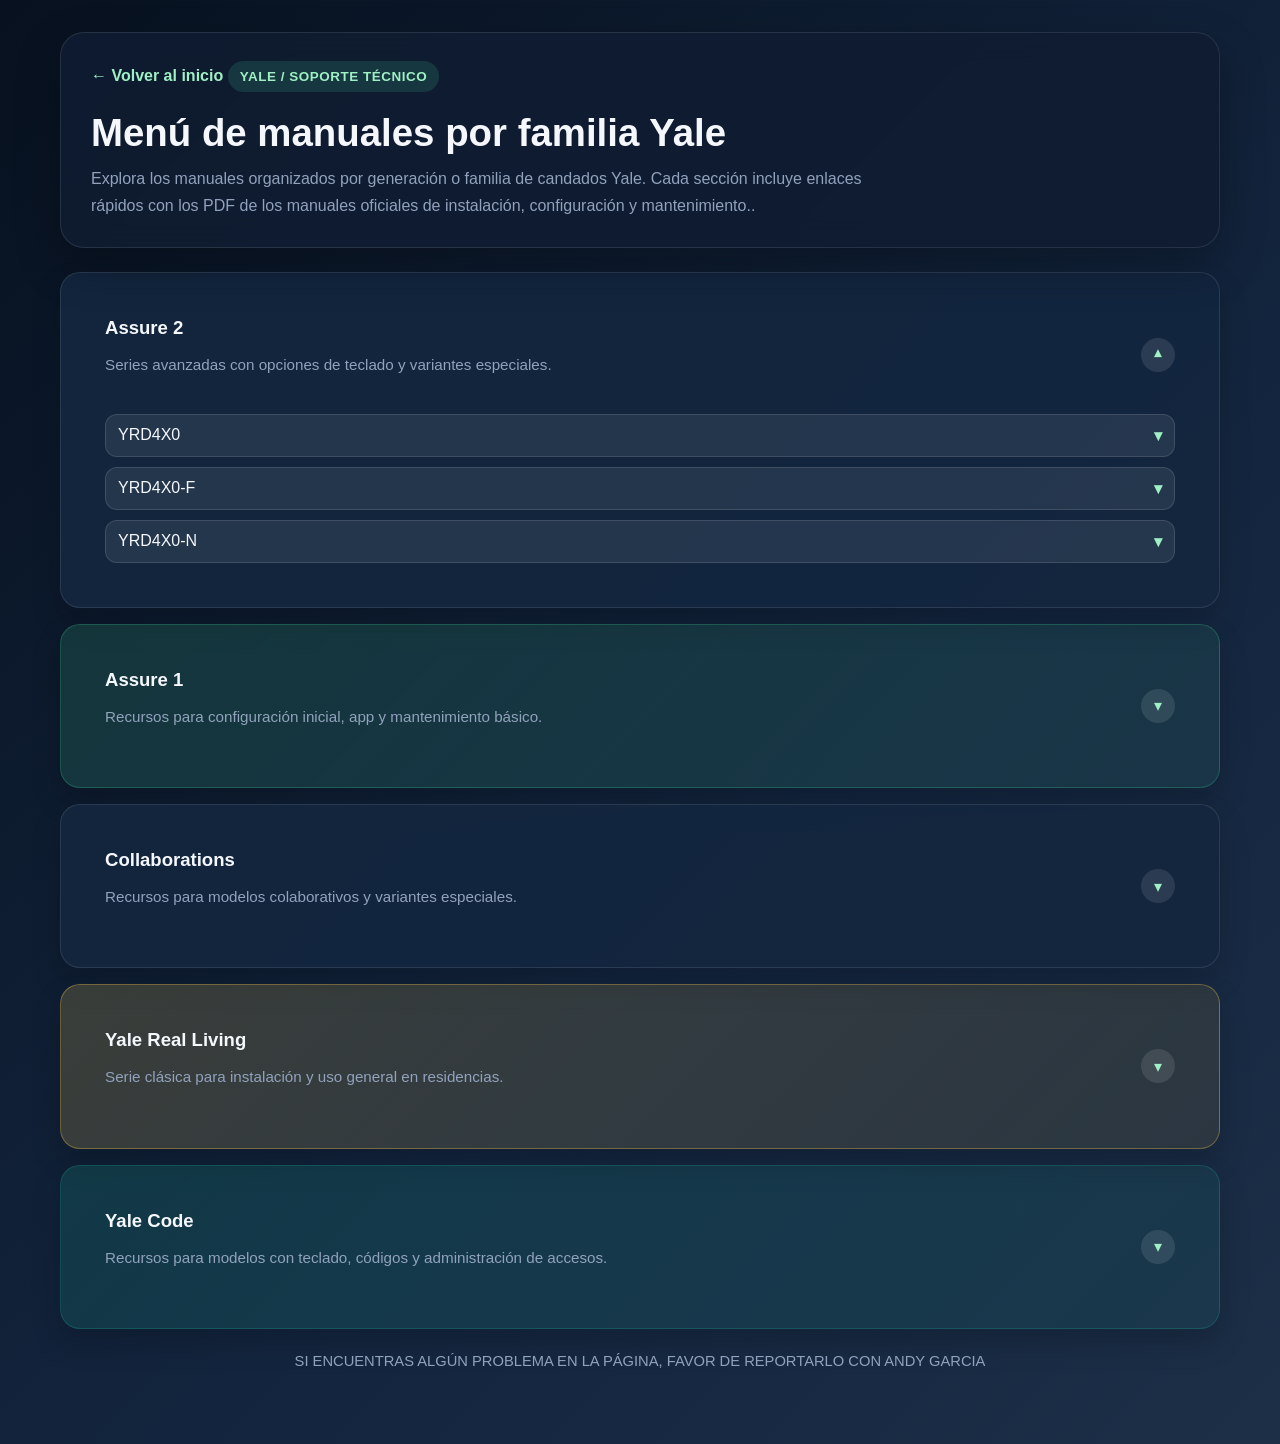
==== commit 54c36ae6: "redirecciones intuitivas, emtek arreglados, redirecciones por galeria, rutas arregladas" ====
--- a/YLManuals.html
+++ b/YLManuals.html
@@ -5,505 +5,9 @@
     <meta name="viewport" content="width=device-width, initial-scale=1.0" />
     <title>Manuales Yale - Soporte Técnico</title>
     <link rel="icon" href="./Images/icon.png" type="image/png">
-    <style>
-      :root {
-        --bg: #07111f;
-        --panel: #101c31;
-        --panel-2: #14263f;
-        --text: #f4f7fb;
-        --muted: #91a2bc;
-        --accent: #3ecf8e;
-        --accent-2: #4f8cff;
-        --border: rgba(255, 255, 255, 0.1);
-      }
-      * {
-        box-sizing: border-box;
-      }
-
-      body {
-        margin: 0;
-        font-family: "Segoe UI", Roboto, Arial, sans-serif;
-        color: var(--text);
-        background: linear-gradient(135deg, var(--bg), #13253e 60%, #1c2f47);
-        min-height: 100vh;
-      }
-
-      .page {
-        max-width: 1200px;
-        margin: 0 auto;
-        padding: 32px 20px 60px;
-      }
-
-      .hero {
-        background: rgba(16, 28, 49, 0.9);
-        border: 1px solid var(--border);
-        border-radius: 24px;
-        padding: 28px 30px;
-        box-shadow: 0 18px 45px rgba(0, 0, 0, 0.28);
-        backdrop-filter: blur(14px);
-      }
-
-      .back-link {
-        display: inline-flex;
-        align-items: center;
-        gap: 8px;
-        color: #9ff0c4;
-        text-decoration: none;
-        font-weight: 600;
-        margin-bottom: 14px;
-      }
-
-      .back-link:hover {
-        color: #ffffff;
-      }
-
-      .eyebrow {
-        display: inline-block;
-        background: rgba(62, 207, 142, 0.16);
-        color: #9ff0c4;
-        padding: 8px 12px;
-        border-radius: 999px;
-        font-size: 0.84rem;
-        font-weight: 700;
-        letter-spacing: 0.04em;
-        text-transform: uppercase;
-      }
-
-      h1 {
-        font-size: clamp(1.8rem, 3vw, 2.6rem);
-        margin: 12px 0 10px;
-      }
-
-      .hero p {
-        color: var(--muted);
-        line-height: 1.7;
-        font-size: 1rem;
-        margin: 0;
-        max-width: 780px;
-      }
-
-      .grid {
-        display: grid;
-        grid-template-columns: repeat(2, minmax(0, 1fr));
-        gap: 20px;
-        margin-top: 24px;
-      }
-
-      .family-card {
-        background: rgba(20, 38, 63, 0.95);
-        border: 1px solid var(--border);
-        border-radius: 20px;
-        padding: 22px;
-        box-shadow: 0 14px 30px rgba(0, 0, 0, 0.18);
-      }
-
-      .family-card.real-living {
-        background: linear-gradient(135deg, rgba(255, 210, 90, 0.18), rgba(255, 182, 34, 0.08));
-        border-color: rgba(255, 199, 76, 0.32);
-      }
-
-      .family-card.assure1 {
-        background: linear-gradient(135deg, rgba(62, 207, 142, 0.16), rgba(62, 207, 142, 0.08));
-        border-color: rgba(62, 207, 142, 0.25);
-      }
-
-      .family-card.zwave {
-        background: linear-gradient(135deg, rgba(248, 228, 126, 0.2), rgba(248, 228, 126, 0.07));
-        border-color: rgba(220, 185, 70, 0.25);
-      }
-
-      .family-card.google {
-        background: linear-gradient(135deg, rgba(220, 86, 86, 0.16), rgba(220, 86, 86, 0.06));
-        border-color: rgba(220, 86, 86, 0.22);
-      }
-
-      .family-card.assure2 {
-        background: linear-gradient(135deg, rgba(164, 93, 255, 0.16), rgba(164, 93, 255, 0.07));
-        border-color: rgba(164, 93, 255, 0.22);
-      }
-
-      .family-card.code {
-        background: linear-gradient(135deg, rgba(26, 188, 156, 0.16), rgba(26, 188, 156, 0.07));
-        border-color: rgba(26, 188, 156, 0.22);
-      }
-
-      .family-card.collaborations {
-        background: linear-gradient(135deg, rgba(30, 30, 30, 0.6), rgba(20, 20, 20, 0.4));
-        border-color: rgba(255, 255, 255, 0.15);
-      }
-
-      .family-card h2 {
-        margin: 0 0 8px;
-        font-size: 1.16rem;
-      }
-
-      .family-card p {
-        margin: 0 0 14px;
-        color: var(--muted);
-        font-size: 0.95rem;
-        line-height: 1.6;
-      }
-
-      .links {
-        display: grid;
-        gap: 10px;
-      }
-
-      .links a,
-      .submenu-trigger {
-        display: flex;
-        align-items: center;
-        justify-content: space-between;
-        gap: 10px;
-        text-decoration: none;
-        color: var(--text);
-        padding: 11px 12px;
-        border-radius: 12px;
-        background: rgba(255, 255, 255, 0.08);
-        border: 1px solid rgba(255, 255, 255, 0.12);
-        transition: transform 0.2s ease, background 0.2s ease;
-        cursor: pointer;
-        font: inherit;
-      }
-
-      .links a:hover,
-      .submenu-trigger:hover {
-        transform: translateY(-1px);
-        background: rgba(62, 207, 142, 0.16);
-      }
-
-      .links a span:last-child,
-      .submenu-trigger span:last-child {
-        color: #9ff0c4;
-        font-weight: 700;
-      }
-
-      .submenu {
-        display: none;
-        gap: 8px;
-        margin-top: 8px;
-        padding-left: 10px;
-      }
-
-      .submenu.open {
-        display: grid;
-      }
-
-      .submenu .submenu-item {
-        display: flex;
-        align-items: center;
-        justify-content: space-between;
-        gap: 10px;
-        padding: 10px 12px;
-        border-radius: 10px;
-        background: rgba(255, 255, 255, 0.05);
-        border: 1px solid rgba(255, 255, 255, 0.1);
-      }
-
-      .submenu .submenu-item .model {
-        font-weight: 700;
-        color: #fff3bf;
-      }
-
-      .variant-grid {
-        display: grid;
-        gap: 8px;
-        margin-top: 8px;
-        padding-left: 16px;
-      }
-
-      .variant-card {
-        display: flex;
-        align-items: center;
-        justify-content: space-between;
-        gap: 12px;
-        padding: 10px 12px;
-        border-radius: 10px;
-        background: rgba(0, 0, 0, 0.16);
-        border: 1px dashed rgba(255, 199, 76, 0.3);
-      }
-
-      .variant-card .variant-info {
-        display: flex;
-        flex-direction: column;
-        gap: 6px;
-      }
-
-      .variant-card .variant-info strong {
-        color: #fff3bf;
-      }
-
-      .variant-card .variant-link {
-        display: inline-flex;
-        align-items: center;
-        justify-content: center;
-        padding: 7px 10px;
-        border-radius: 8px;
-        background: rgba(255, 199, 76, 0.16);
-        color: #ffe8a3;
-        text-decoration: none;
-        font-size: 0.85rem;
-        font-weight: 700;
-        white-space: nowrap;
-      }
-
-      .placeholder-image {
-        width: 70px;
-        height: 46px;
-        border-radius: 8px;
-        border: 1px solid rgba(255, 199, 76, 0.25);
-        background: linear-gradient(135deg, rgba(255, 210, 90, 0.25), rgba(255, 255, 255, 0.06));
-        display: flex;
-        align-items: center;
-        justify-content: center;
-        color: #ffe8a3;
-        font-size: 0.72rem;
-        font-weight: 700;
-        text-align: center;
-        padding: 4px;
-        overflow: hidden;
-        position: relative;
-        cursor: zoom-in;
-      }
-
-      .placeholder-image img {
-        width: 100%;
-        height: 100%;
-        object-fit: cover;
-        display: block;
-        transition: transform 0.2s ease;
-      }
-
-      .placeholder-image:hover img {
-        transform: scale(1.04);
-      }
-
-      .placeholder-image::after {
-        content: "Vista previa";
-        position: absolute;
-        inset: auto 6px 6px auto;
-        background: rgba(7, 17, 31, 0.8);
-        color: white;
-        padding: 4px 8px;
-        border-radius: 999px;
-        font-size: 0.68rem;
-        opacity: 0;
-        pointer-events: none;
-        transition: opacity 0.2s ease;
-      }
-
-      .placeholder-image:hover::after {
-        opacity: 1;
-      }
-
-      .image-preview {
-        position: fixed;
-        top: 50%;
-        left: 50%;
-        transform: translate(-50%, -50%) scale(0.96);
-        width: 250px;
-        height: auto;
-        border-radius: 14px;
-        border: 2px solid rgba(255, 199, 76, 0.35);
-        box-shadow: 0 16px 40px rgba(0, 0, 0, 0.35);
-        opacity: 0;
-        pointer-events: none;
-        z-index: 1000;
-        transition: opacity 0.2s ease, transform 0.2s ease;
-        background: rgba(7, 17, 31, 0.95);
-        padding: 6px;
-      }
-
-      .image-preview.show {
-        opacity: 1;
-        transform: translate(-50%, -50%) scale(1);
-      }
-
-      .image-preview img {
-        width: 100%;
-        height: auto;
-        display: block;
-        border-radius: 10px;
-      }
-
-      .gallery-modal {
-        position: fixed;
-        inset: 0;
-        background: rgba(7, 17, 31, 0.86);
-        backdrop-filter: blur(8px);
-        display: none;
-        align-items: center;
-        justify-content: center;
-        z-index: 1000;
-        padding: 24px;
-      }
-
-      .gallery-modal.show {
-        display: flex;
-      }
-
-      .gallery-modal .modal-content {
-        position: relative;
-        max-width: min(90vw, 420px);
-        width: 100%;
-        background: rgba(16, 28, 49, 0.96);
-        border: 1px solid rgba(255, 199, 76, 0.35);
-        border-radius: 18px;
-        box-shadow: 0 18px 45px rgba(0, 0, 0, 0.35);
-        padding: 24px;
-      }
-
-      .gallery-modal .close-btn {
-        position: absolute;
-        top: -15px;
-        right: -15px;
-        border: none;
-        background: rgba(255, 255, 255, 0.12);
-        color: white;
-        width: 34px;
-        height: 34px;
-        border-radius: 999px;
-        cursor: pointer;
-        font-size: 1rem;
-        box-shadow: 0 8px 20px rgba(0, 0, 0, 0.2);
-      }
-
-      .gallery-modal .nav-btn {
-        position: absolute;
-        top: 50%;
-        transform: translateY(-50%);
-        width: 38px;
-        height: 38px;
-        border: none;
-        background: rgba(255, 255, 255, 0.12);
-        color: white;
-        border-radius: 999px;
-        cursor: pointer;
-        font-size: 1.1rem;
-        z-index: 1;
-        box-shadow: 0 8px 20px rgba(0, 0, 0, 0.2);
-      }
-
-      .gallery-modal .prev-btn {
-        left: -15px;
-      }
-
-      .gallery-modal .next-btn {
-        right: -15px;
-      }
-
-      .gallery-modal .carousel-inner {
-        display: flex;
-        flex-direction: column;
-        align-items: center;
-        gap: 12px;
-        width: 100%;
-      }
-
-      .gallery-modal .carousel-caption {
-        color: #f4f7fb;
-        font-weight: 700;
-        text-transform: uppercase;
-        letter-spacing: 0.08em;
-        text-align: center;
-        padding: 8px 14px;
-        border-radius: 999px;
-        background: rgba(255, 255, 255, 0.06);
-        width: fit-content;
-      }
-
-      .gallery-modal img {
-        width: 100%;
-        height: auto;
-        display: block;
-        border-radius: 12px;
-      }
-
-      .menu-stack {
-        display: grid;
-        gap: 16px;
-        margin-top: 24px;
-      }
-
-      .family-card {
-        padding: 0;
-        overflow: hidden;
-      }
-
-      .family-trigger {
-        width: 100%;
-        display: flex;
-        align-items: center;
-        justify-content: space-between;
-        gap: 14px;
-        padding: 22px;
-        border: 0;
-        background: transparent;
-        color: inherit;
-        text-align: left;
-        cursor: pointer;
-      }
-
-      .family-trigger:hover {
-        background: rgba(255, 255, 255, 0.06);
-      }
-
-      .family-copy {
-        display: flex;
-        flex-direction: column;
-        gap: 6px;
-      }
-
-      .family-copy h2 {
-        margin: 0;
-      }
-
-      .family-copy p {
-        margin: 0;
-      }
-
-      .family-trigger .caret {
-        display: inline-flex;
-        align-items: center;
-        justify-content: center;
-        width: 34px;
-        height: 34px;
-        border-radius: 999px;
-        background: rgba(255, 255, 255, 0.1);
-        color: #9ff0c4;
-        font-size: 1rem;
-        transition: transform 0.2s ease;
-        flex-shrink: 0;
-      }
-
-      .family-trigger[aria-expanded="true"] .caret {
-        transform: rotate(180deg);
-      }
-
-      .family-panel {
-        display: none;
-        padding: 0 22px 22px;
-      }
-
-      .family-panel.open {
-        display: block;
-      }
-
-      .note {
-        margin-top: 24px;
-        color: var(--muted);
-        font-size: 0.92rem;
-        text-align: center;
-      }
-
-      @media (max-width: 780px) {
-        .hero {
-          padding: 22px;
-        }
-      }
-    </style>
+    <link rel="stylesheet" href="./styles.css">
   </head>
-  <body>
+  <body class="yale-page">
     <div class="page">
       <header class="hero">
         <a class="back-link" href="index.html">← Volver al inicio</a>
@@ -857,7 +361,7 @@
           <div class="family-panel" id="collaborations-panel">
             <div class="links">
               <button class="submenu-trigger" type="button" data-target="yrm2x7-submenu" aria-expanded="false">
-                <span>YRM2X7</span><span>▾</span>
+                <span>ANDERSEN</span><span>▾</span>
               </button>
               <div class="submenu" id="yrm2x7-submenu">
                 <div class="variant-grid">
@@ -875,7 +379,7 @@
               </div>
 
               <button class="submenu-trigger" type="button" data-target="yrd5x0-submenu" aria-expanded="false">
-                <span>YRD5X0</span><span>▾</span>
+                <span>GOOGLE</span><span>▾</span>
               </button>
               <div class="submenu" id="yrd5x0-submenu">
                 <div class="variant-grid">
@@ -1092,207 +596,12 @@
         <button class="nav-btn prev-btn" id="prevGalleryBtn" type="button" aria-label="Imagen anterior">←</button>
         <div class="carousel-inner">
           <img id="galleryModalImg" src="" alt="Imagen ampliada">
-          <div class="carousel-caption" id="galleryModalTitle"></div>
+          <a class="carousel-caption" id="galleryModalTitle" href="#" aria-label="Ir al lock"></a>
         </div>
         <button class="nav-btn next-btn" id="nextGalleryBtn" type="button" aria-label="Siguiente imagen">→</button>
       </div>
     </div>
 
-    <script>
-      document.querySelectorAll('.family-trigger').forEach((button) => {
-        button.addEventListener('click', () => {
-          const targetId = button.getAttribute('data-target');
-          const panel = document.getElementById(targetId);
-
-          if (!panel) return;
-
-          const isOpen = panel.classList.contains('open');
-
-          document.querySelectorAll('.family-panel.open').forEach((openPanel) => {
-            if (openPanel !== panel) {
-              openPanel.classList.remove('open');
-              const siblingTrigger = document.querySelector(`[data-target="${openPanel.id}"]`);
-              if (siblingTrigger) {
-                siblingTrigger.setAttribute('aria-expanded', 'false');
-              }
-            }
-          });
-
-          panel.classList.toggle('open', !isOpen);
-          button.setAttribute('aria-expanded', String(!isOpen));
-        });
-      });
-
-      document.querySelectorAll('.submenu-trigger').forEach((button) => {
-        button.addEventListener('click', () => {
-          const targetId = button.getAttribute('data-target');
-          const submenu = document.getElementById(targetId);
-
-          if (!submenu) return;
-
-          const isOpen = submenu.classList.contains('open');
-
-          const parent = submenu.parentElement;
-          if (parent) {
-            parent.querySelectorAll('.submenu.open').forEach((openSubmenu) => {
-              if (openSubmenu !== submenu) {
-                openSubmenu.classList.remove('open');
-                const siblingTrigger = document.querySelector(`[data-target="${openSubmenu.id}"]`);
-                if (siblingTrigger) {
-                  siblingTrigger.setAttribute('aria-expanded', 'false');
-                }
-              }
-            }); 
-          }
-
-          submenu.classList.toggle('open', !isOpen);
-          button.setAttribute('aria-expanded', String(!isOpen));
-        });
-      });
-
-      const firstPanel = document.querySelector('.family-panel');
-      if (firstPanel) {
-        firstPanel.classList.add('open');
-        const firstTrigger = document.querySelector(`[data-target="${firstPanel.id}"]`);
-        if (firstTrigger) {
-          firstTrigger.setAttribute('aria-expanded', 'true');
-        }
-      }
-
-      const openHashLock = () => {
-        const lockId = decodeURIComponent(window.location.hash.slice(1));
-        if (!lockId.startsWith('lock-')) return;
-
-        const modelCard = document.querySelector(`[id="${CSS.escape(lockId)}"]`);
-        if (!modelCard) return;
-
-        modelCard.closest('.family-panel')?.classList.add('open');
-        let submenu = modelCard.closest('.submenu');
-        while (submenu) {
-          submenu.classList.add('open');
-          const trigger = document.querySelector(`[data-target="${submenu.id}"]`);
-          if (trigger) trigger.setAttribute('aria-expanded', 'true');
-          submenu = submenu.parentElement?.closest('.submenu');
-        }
-
-        const familyPanel = modelCard.closest('.family-panel');
-        if (familyPanel) {
-          const familyTrigger = document.querySelector(`[data-target="${familyPanel.id}"]`);
-          if (familyTrigger) familyTrigger.setAttribute('aria-expanded', 'true');
-        }
-
-        modelCard.scrollIntoView({ behavior: 'smooth', block: 'center' });
-      };
-
-      document.querySelectorAll('.variant-card').forEach((card) => {
-        const model = card.querySelector('.variant-info strong')?.textContent.trim();
-        if (model) card.id = `lock-${model}`;
-      });
-      openHashLock();
-      window.addEventListener('hashchange', openHashLock);
-
-      const galleryModal = document.getElementById('galleryModal');
-      const galleryModalImg = document.getElementById('galleryModalImg');
-      const galleryModalTitle = document.getElementById('galleryModalTitle');
-      const closeGalleryBtn = document.getElementById('closeGalleryBtn');
-      const prevGalleryBtn = document.getElementById('prevGalleryBtn');
-      const nextGalleryBtn = document.getElementById('nextGalleryBtn');
-      const preview = document.getElementById('imagePreview');
-      const previewImg = document.getElementById('imagePreviewImg');
-
-      const galleryCards = Array.from(
-        document.querySelectorAll('.family-card.assure1 .placeholder-image, .family-card.assure2 .placeholder-image, .family-card.collaborations .placeholder-image, .family-card.real-living .placeholder-image, .family-card.code .placeholder-image')
-      );
-      const galleryItems = galleryCards.map((thumb) => {
-        const img = thumb.querySelector('img');
-        return {
-          src: img ? img.src : '',
-          title: img ? img.alt || '' : ''
-        };
-      });
-
-      let currentGalleryIndex = 0;
-
-      const updateGalleryModal = (index) => {
-        const item = galleryItems[index];
-        if (!item || !galleryModalImg || !galleryModalTitle) return;
-        galleryModalImg.src = item.src;
-        galleryModalImg.alt = item.title;
-        galleryModalTitle.textContent = item.title;
-        currentGalleryIndex = index;
-      };
-
-      const openGallery = (index) => {
-        if (!galleryModal || !galleryItems.length) return;
-        const normalizedIndex = (index + galleryItems.length) % galleryItems.length;
-        updateGalleryModal(normalizedIndex);
-        galleryModal.classList.add('show');
-        galleryModal.setAttribute('aria-hidden', 'false');
-      };
-
-      const changeGalleryItem = (direction) => {
-        if (!galleryModal || !galleryItems.length) return;
-        const nextIndex = (currentGalleryIndex + direction + galleryItems.length) % galleryItems.length;
-        updateGalleryModal(nextIndex);
-      };
-
-      galleryCards.forEach((thumb, index) => {
-        const img = thumb.querySelector('img');
-        if (!img) return;
-
-        thumb.addEventListener('mouseenter', () => {
-          previewImg.src = img.src;
-          previewImg.alt = img.alt;
-          preview.classList.add('show');
-          preview.setAttribute('aria-hidden', 'false');
-        });
-
-        thumb.addEventListener('mousemove', (event) => {
-          preview.style.left = `${event.clientX}px`;
-          preview.style.top = `${event.clientY}px`;
-        });
-
-        thumb.addEventListener('mouseleave', () => {
-          preview.classList.remove('show');
-          preview.setAttribute('aria-hidden', 'true');
-        });
-
-        thumb.addEventListener('click', () => {
-          openGallery(index);
-        });
-      });
-
-      const closeGallery = () => {
-        if (!galleryModal) return;
-        galleryModal.classList.remove('show');
-        galleryModal.setAttribute('aria-hidden', 'true');
-      };
-
-      if (prevGalleryBtn) {
-        prevGalleryBtn.addEventListener('click', (event) => {
-          event.stopPropagation();
-          changeGalleryItem(-1);
-        });
-      }
-
-      if (nextGalleryBtn) {
-        nextGalleryBtn.addEventListener('click', (event) => {
-          event.stopPropagation();
-          changeGalleryItem(1);
-        });
-      }
-
-      if (closeGalleryBtn) {
-        closeGalleryBtn.addEventListener('click', closeGallery);
-      }
-
-      if (galleryModal) {
-        galleryModal.addEventListener('click', (event) => {
-          if (event.target === galleryModal) {
-            closeGallery();
-          }
-        });
-      }
-    </script>
+    <script src="./scripts.js"></script>
   </body>
 </html>
--- a/styles.css
+++ b/styles.css
@@ -0,0 +1,687 @@
+:root {
+  --bg: #07111f;
+  --text: #f4f7fb;
+  --muted: #91a2bc;
+  --accent: #3ecf8e;
+  --border: rgba(255, 255, 255, 0.1);
+}
+
+* {
+  box-sizing: border-box;
+}
+
+body {
+  margin: 0;
+  font-family: "Segoe UI", Roboto, Arial, sans-serif;
+  color: var(--text);
+  background: linear-gradient(135deg, var(--bg), #13253e 60%, #1c2f47);
+  min-height: 100vh;
+}
+
+.page {
+  max-width: 1200px;
+  margin: 0 auto;
+  padding: 32px 20px 60px;
+}
+
+.hero {
+  background: rgba(16, 28, 49, 0.9);
+  border: 1px solid var(--border);
+  border-radius: 24px;
+  padding: 28px 30px;
+  box-shadow: 0 18px 45px rgba(0, 0, 0, 0.28);
+  backdrop-filter: blur(14px);
+}
+
+.back-link {
+  display: inline-flex;
+  align-items: center;
+  gap: 8px;
+  color: #9ff0c4;
+  text-decoration: none;
+  font-weight: 600;
+  margin-bottom: 14px;
+}
+
+.back-link:hover {
+  color: #ffffff;
+}
+
+.eyebrow {
+  display: inline-block;
+  background: rgba(62, 207, 142, 0.16);
+  color: #9ff0c4;
+  padding: 8px 12px;
+  border-radius: 999px;
+  font-size: 0.84rem;
+  font-weight: 700;
+  letter-spacing: 0.04em;
+  text-transform: uppercase;
+}
+
+h1 {
+  font-size: clamp(1.8rem, 3vw, 2.6rem);
+  margin: 12px 0 10px;
+}
+
+.hero p {
+  color: var(--muted);
+  line-height: 1.7;
+  font-size: 1rem;
+  margin: 0;
+  max-width: 780px;
+}
+
+.quick-search {
+  margin-top: 24px;
+  padding: 18px 20px;
+  background: rgba(16, 28, 49, 0.82);
+  border: 1px solid var(--border);
+  border-radius: 16px;
+}
+
+.quick-search label {
+  display: block;
+  margin-bottom: 8px;
+  color: #9ff0c4;
+  font-size: 0.84rem;
+  font-weight: 700;
+  letter-spacing: 0.04em;
+  text-transform: uppercase;
+}
+
+.quick-search input {
+  width: 100%;
+  padding: 13px 15px;
+  border: 1px solid rgba(255, 255, 255, 0.16);
+  border-radius: 10px;
+  background: rgba(255, 255, 255, 0.08);
+  color: var(--text);
+  font: inherit;
+  outline: none;
+}
+
+.quick-search input:focus {
+  border-color: var(--accent);
+  box-shadow: 0 0 0 3px rgba(62, 207, 142, 0.14);
+}
+
+.search-results {
+  display: grid;
+  gap: 8px;
+  margin-top: 12px;
+}
+
+.search-result {
+  display: flex;
+  align-items: center;
+  justify-content: space-between;
+  gap: 16px;
+  padding: 11px 13px;
+  border: 1px solid rgba(62, 207, 142, 0.2);
+  border-radius: 10px;
+  background: rgba(62, 207, 142, 0.08);
+  color: inherit;
+  text-decoration: none;
+  transition: transform 0.2s ease, background 0.2s ease, border-color 0.2s ease;
+}
+
+.search-result:hover,
+.search-result:focus-visible {
+  transform: translateY(-1px);
+  background: rgba(62, 207, 142, 0.18);
+  border-color: rgba(62, 207, 142, 0.56);
+  outline: none;
+}
+
+.search-result .result-path {
+  color: var(--muted);
+  font-size: 0.9rem;
+}
+
+.search-result .result-model,
+.search-result .result-action {
+  color: #9ff0c4;
+  font-weight: 700;
+  white-space: nowrap;
+}
+
+.search-empty {
+  margin: 10px 0 0;
+  color: var(--muted);
+  font-size: 0.9rem;
+}
+
+@media (max-width: 620px) {
+  .search-result {
+    align-items: flex-start;
+    flex-direction: column;
+    gap: 6px;
+  }
+
+  .search-result .result-action {
+    align-self: flex-end;
+  }
+}
+
+.links,
+.cards {
+  display: grid;
+  gap: 10px;
+}
+
+.links a,
+.submenu-trigger {
+  display: flex;
+  align-items: center;
+  justify-content: space-between;
+  gap: 10px;
+  text-decoration: none;
+  color: var(--text);
+  padding: 11px 12px;
+  border-radius: 12px;
+  background: rgba(255, 255, 255, 0.08);
+  border: 1px solid rgba(255, 255, 255, 0.12);
+  transition: transform 0.2s ease, background 0.2s ease;
+  cursor: pointer;
+  font: inherit;
+}
+
+.links a:hover,
+.submenu-trigger:hover {
+  transform: translateY(-1px);
+  background: rgba(62, 207, 142, 0.16);
+}
+
+.links a span:last-child,
+.submenu-trigger span:last-child {
+  color: #9ff0c4;
+  font-weight: 700;
+}
+
+.submenu {
+  display: none;
+  gap: 8px;
+  margin-top: 8px;
+  padding-left: 10px;
+}
+
+.submenu.open {
+  display: grid;
+}
+
+.variant-grid {
+  display: grid;
+  gap: 8px;
+  margin-top: 8px;
+  padding-left: 16px;
+}
+
+.variant-card {
+  display: flex;
+  align-items: center;
+  justify-content: space-between;
+  gap: 12px;
+  padding: 10px 12px;
+  border-radius: 10px;
+  background: rgba(0, 0, 0, 0.16);
+  border: 1px dashed rgba(255, 199, 76, 0.3);
+}
+
+.variant-card.lock-highlight {
+  animation: lock-highlight 4s ease-out forwards;
+}
+
+@keyframes lock-highlight {
+  0% {
+    border-color: rgba(62, 207, 142, 0.95);
+    box-shadow: 0 0 0 0 rgba(62, 207, 142, 0.9), 0 0 28px rgba(62, 207, 142, 0.8);
+  }
+
+  18% {
+    border-color: rgba(62, 207, 142, 0.95);
+    box-shadow: 0 0 0 5px rgba(62, 207, 142, 0.18), 0 0 30px rgba(62, 207, 142, 0.7);
+  }
+
+  68% {
+    border-color: rgba(62, 207, 142, 0.7);
+    box-shadow: 0 0 0 3px rgba(62, 207, 142, 0.1), 0 0 18px rgba(62, 207, 142, 0.4);
+  }
+
+  100% {
+    border-color: rgba(255, 199, 76, 0.3);
+    box-shadow: 0 0 0 rgba(62, 207, 142, 0);
+  }
+}
+
+.variant-card .variant-info {
+  display: flex;
+  flex-direction: column;
+  gap: 6px;
+}
+
+.variant-card .variant-info strong {
+  color: #fff3bf;
+}
+
+.variant-card .variant-link {
+  display: inline-flex;
+  align-items: center;
+  justify-content: center;
+  padding: 7px 10px;
+  border-radius: 8px;
+  background: rgba(255, 199, 76, 0.16);
+  color: #ffe8a3;
+  text-decoration: none;
+  font-size: 0.85rem;
+  font-weight: 700;
+  white-space: nowrap;
+}
+
+.placeholder-image {
+  width: 70px;
+  height: 46px;
+  border-radius: 8px;
+  border: 1px solid rgba(255, 199, 76, 0.25);
+  background: linear-gradient(135deg, rgba(255, 210, 90, 0.25), rgba(255, 255, 255, 0.06));
+  display: flex;
+  align-items: center;
+  justify-content: center;
+  color: #ffe8a3;
+  font-size: 0.72rem;
+  font-weight: 700;
+  text-align: center;
+  padding: 4px;
+  overflow: hidden;
+  position: relative;
+  cursor: zoom-in;
+}
+
+.placeholder-image img {
+  width: 100%;
+  height: 100%;
+  object-fit: cover;
+  display: block;
+  transition: transform 0.2s ease;
+}
+
+.placeholder-image:hover img {
+  transform: scale(1.04);
+}
+
+.placeholder-image::after {
+  content: "Vista previa";
+  position: absolute;
+  inset: auto 6px 6px auto;
+  background: rgba(7, 17, 31, 0.8);
+  color: white;
+  padding: 4px 8px;
+  border-radius: 999px;
+  font-size: 0.68rem;
+  opacity: 0;
+  pointer-events: none;
+  transition: opacity 0.2s ease;
+}
+
+.placeholder-image:hover::after {
+  opacity: 1;
+}
+
+.image-preview {
+  position: fixed;
+  top: 50%;
+  left: 50%;
+  transform: translate(-50%, -50%) scale(0.96);
+  width: 250px;
+  height: auto;
+  border-radius: 14px;
+  border: 2px solid rgba(255, 199, 76, 0.35);
+  box-shadow: 0 16px 40px rgba(0, 0, 0, 0.35);
+  opacity: 0;
+  pointer-events: none;
+  z-index: 1000;
+  transition: opacity 0.2s ease, transform 0.2s ease;
+  background: rgba(7, 17, 31, 0.95);
+  padding: 6px;
+}
+
+.image-preview.show {
+  opacity: 1;
+  transform: translate(-50%, -50%) scale(1);
+}
+
+.image-preview img {
+  width: 100%;
+  height: auto;
+  display: block;
+  border-radius: 10px;
+}
+
+.gallery-modal {
+  position: fixed;
+  inset: 0;
+  background: rgba(7, 17, 31, 0.86);
+  backdrop-filter: blur(8px);
+  display: none;
+  align-items: center;
+  justify-content: center;
+  z-index: 1000;
+  padding: 24px;
+}
+
+.gallery-modal.show {
+  display: flex;
+}
+
+.gallery-modal .modal-content {
+  position: relative;
+  max-width: min(90vw, 420px);
+  width: 100%;
+  background: rgba(16, 28, 49, 0.96);
+  border: 1px solid rgba(255, 199, 76, 0.35);
+  border-radius: 18px;
+  box-shadow: 0 18px 45px rgba(0, 0, 0, 0.35);
+  padding: 16px;
+}
+
+.gallery-modal .close-btn {
+  position: absolute;
+  top: 10px;
+  right: 10px;
+  border: none;
+  background: rgba(255, 255, 255, 0.12);
+  color: white;
+  width: 34px;
+  height: 34px;
+  border-radius: 999px;
+  cursor: pointer;
+  font-size: 1rem;
+}
+
+.gallery-modal .nav-btn {
+  position: absolute;
+  top: 50%;
+  transform: translateY(-50%);
+  width: 38px;
+  height: 38px;
+  border: none;
+  background: rgba(255, 255, 255, 0.12);
+  color: white;
+  border-radius: 999px;
+  cursor: pointer;
+  font-size: 1.1rem;
+  z-index: 1;
+  box-shadow: 0 8px 20px rgba(0, 0, 0, 0.2);
+}
+
+.gallery-modal .prev-btn {
+  left: -15px;
+}
+
+.gallery-modal .next-btn {
+  right: -15px;
+}
+
+.gallery-modal .carousel-inner {
+  display: flex;
+  flex-direction: column;
+  align-items: center;
+  gap: 12px;
+  width: 100%;
+}
+
+.gallery-modal .carousel-caption {
+  color: var(--text);
+  font-weight: 700;
+  text-transform: uppercase;
+  letter-spacing: 0.08em;
+  text-align: center;
+  padding: 8px 14px;
+  border-radius: 999px;
+  background: rgba(255, 255, 255, 0.06);
+  text-decoration: none;
+  transition: background 0.2s ease, color 0.2s ease;
+  width: fit-content;
+}
+
+.gallery-modal .carousel-caption:hover,
+.gallery-modal .carousel-caption:focus-visible {
+  color: #9ff0c4;
+  background: rgba(62, 207, 142, 0.16);
+  outline: none;
+}
+
+.gallery-modal img {
+  width: 100%;
+  height: auto;
+  display: block;
+  border-radius: 12px;
+}
+
+.menu-stack {
+  display: grid;
+  gap: 16px;
+  margin-top: 24px;
+}
+
+.family-card {
+  padding: 0;
+  overflow: hidden;
+}
+
+.family-trigger {
+  width: 100%;
+  display: flex;
+  align-items: center;
+  justify-content: space-between;
+  gap: 14px;
+  padding: 22px;
+  border: 0;
+  background: transparent;
+  color: inherit;
+  text-align: left;
+  cursor: pointer;
+}
+
+.family-trigger:hover {
+  background: rgba(255, 255, 255, 0.06);
+}
+
+.family-copy {
+  display: flex;
+  flex-direction: column;
+  gap: 6px;
+}
+
+.family-copy h2,
+.family-copy p {
+  margin: 0;
+}
+
+.family-trigger .caret {
+  display: inline-flex;
+  align-items: center;
+  justify-content: center;
+  width: 34px;
+  height: 34px;
+  border-radius: 999px;
+  background: rgba(255, 255, 255, 0.1);
+  color: #9ff0c4;
+  font-size: 1rem;
+  transition: transform 0.2s ease;
+  flex-shrink: 0;
+}
+
+.family-trigger[aria-expanded="true"] .caret {
+  transform: rotate(180deg);
+}
+
+.family-panel {
+  display: none;
+  padding: 0 22px 22px;
+}
+
+.family-panel.open {
+  display: block;
+}
+
+.note {
+  margin-top: 24px;
+  color: var(--muted);
+  font-size: 0.92rem;
+  text-align: center;
+}
+
+body.index-page .grid {
+  display: flex;
+  flex-wrap: wrap;
+  gap: 20px;
+  margin-top: 28px;
+  justify-content: stretch;
+}
+
+body.index-page .brand-section {
+  flex: 1;
+  min-width: 300px;
+  background: rgba(20, 38, 63, 0.95);
+  border: 1px solid var(--border);
+  border-radius: 20px;
+  padding: 24px;
+}
+
+body.index-page .brand-section h2 {
+  margin: 0 0 12px;
+  font-size: 1.25rem;
+}
+
+body.index-page .brand-section .subtitle {
+  margin: 0 0 18px;
+  color: var(--muted);
+}
+
+body.index-page .cards {
+  display: flex;
+  flex-wrap: wrap;
+  gap: 16px;
+  align-items: stretch;
+}
+
+body.index-page .card {
+  display: flex;
+  flex-direction: column;
+  justify-content: space-between;
+  flex: 1 1 240px;
+  min-height: 220px;
+  background: linear-gradient(160deg, rgba(255, 255, 255, 0.05), rgba(255, 255, 255, 0.025));
+  border: 1px solid var(--border);
+  border-radius: 16px;
+  padding: 18px;
+}
+
+body.index-page .card h3 {
+  margin: 0 0 8px;
+  font-size: 1rem;
+}
+
+body.index-page .card p {
+  margin: 0 0 14px;
+  color: var(--muted);
+  font-size: 0.95rem;
+  line-height: 1.6;
+}
+
+body.index-page .card .actions {
+  display: flex;
+  flex-wrap: wrap;
+  gap: 10px;
+  margin-top: auto;
+}
+
+body.index-page .card a {
+  display: inline-flex;
+  align-items: center;
+  justify-content: center;
+  gap: 8px;
+  color: #f4f7fb;
+  text-decoration: none;
+  font-weight: 700;
+  padding: 10px 12px;
+  border-radius: 10px;
+  background: rgba(62, 207, 142, 0.16);
+  border: 1px solid rgba(62, 207, 142, 0.25);
+}
+
+body.index-page .card a.secondary {
+  background: rgba(255, 255, 255, 0.1);
+  border-color: rgba(255, 255, 255, 0.18);
+}
+
+body.index-page .card a:hover {
+  background: rgba(62, 207, 142, 0.28);
+}
+
+body.index-page .brand-section.masterlock {
+  background: linear-gradient(135deg, rgba(79, 140, 255, 0.16), rgba(79, 140, 255, 0.08));
+  border-color: rgba(79, 140, 255, 0.25);
+}
+
+body.index-page .brand-section.yale {
+  background: linear-gradient(135deg, rgba(248, 228, 126, 0.22), rgba(248, 228, 126, 0.08));
+  border-color: rgba(220, 185, 70, 0.25);
+}
+
+body.index-page .brand-section.august {
+  background: linear-gradient(135deg, rgba(220, 86, 86, 0.16), rgba(220, 86, 86, 0.06));
+  border-color: rgba(220, 86, 86, 0.22);
+}
+
+body.yale-page .family-card {
+  background: rgba(20, 38, 63, 0.95);
+  border: 1px solid var(--border);
+  border-radius: 20px;
+  padding: 22px;
+  box-shadow: 0 14px 30px rgba(0, 0, 0, 0.18);
+}
+
+body.yale-page .family-card.real-living {
+  background: linear-gradient(135deg, rgba(255, 210, 90, 0.18), rgba(255, 182, 34, 0.08));
+  border-color: rgba(255, 199, 76, 0.32);
+}
+
+body.yale-page .family-card.assure1 {
+  background: linear-gradient(135deg, rgba(62, 207, 142, 0.16), rgba(62, 207, 142, 0.08));
+  border-color: rgba(62, 207, 142, 0.25);
+}
+
+body.yale-page .family-card.code {
+  background: linear-gradient(135deg, rgba(26, 188, 156, 0.16), rgba(26, 188, 156, 0.07));
+  border-color: rgba(26, 188, 156, 0.22);
+}
+
+body.yale-page .family-card h2 {
+  margin: 0 0 8px;
+  font-size: 1.16rem;
+}
+
+body.yale-page .family-card p {
+  margin: 0 0 14px;
+  color: var(--muted);
+  font-size: 0.95rem;
+  line-height: 1.6;
+}
+
+@media (max-width: 780px) {
+  body.yale-page .hero {
+    padding: 22px;
+  }
+}
+
+@media (max-width: 700px) {
+  body.index-page .hero {
+    padding: 22px;
+  }
+
+  body.index-page .brand-section {
+    padding: 18px;
+  }
+}
